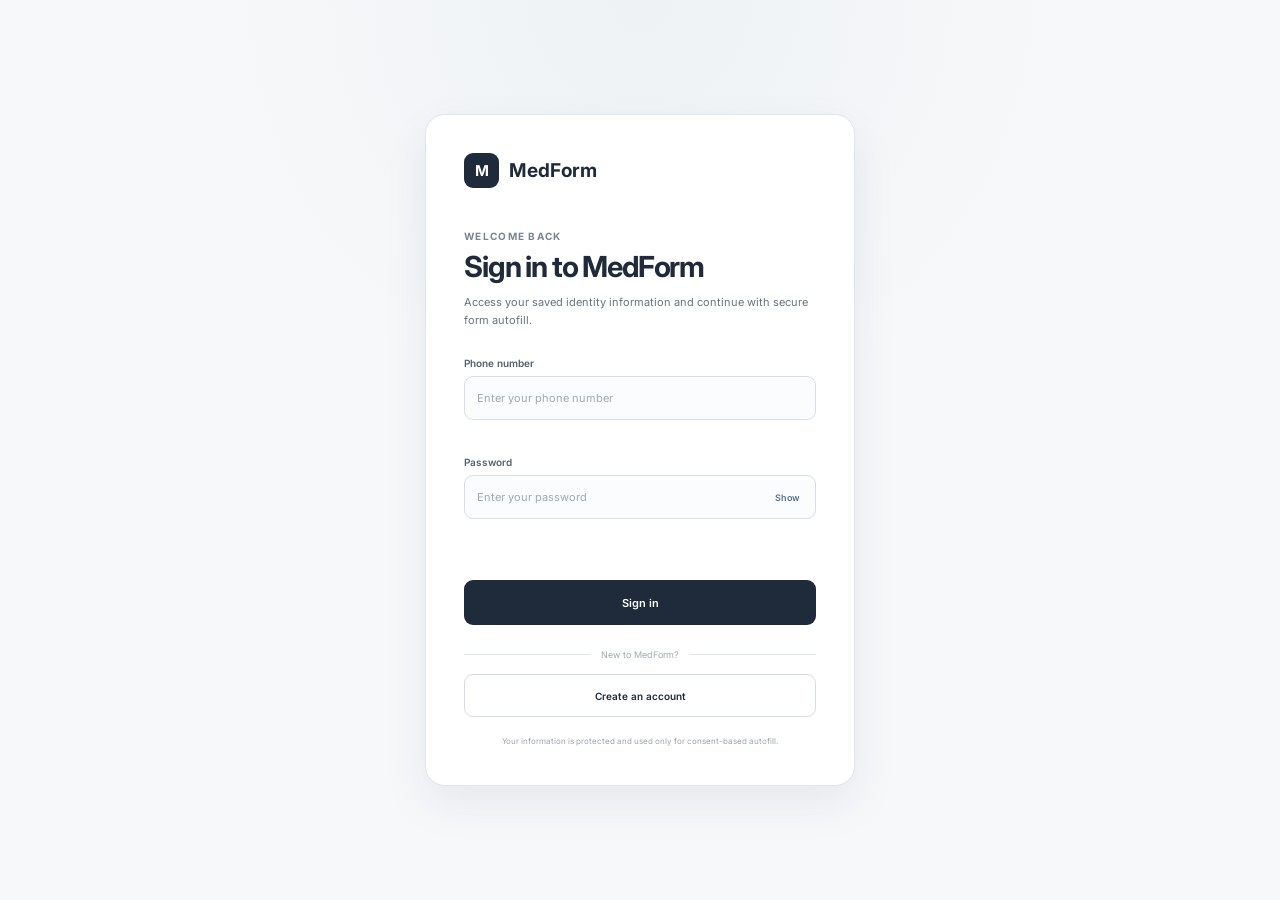
==== frontend/pages/autofill/autofill.html @ 057fab42 "Connect form filling frontend and fix profile issues" ====
<!DOCTYPE html>
<html lang="en">
<head>
  <meta charset="UTF-8">
  <meta name="viewport" content="width=device-width, initial-scale=1.0">
  <title>MedForm — Autofill Form</title>
  <link rel="preconnect" href="https://fonts.googleapis.com">
  <link rel="preconnect" href="https://fonts.gstatic.com" crossorigin>
  <link href="https://fonts.googleapis.com/css2?family=Inter:wght@400;500;600;700&display=swap" rel="stylesheet">
  <link rel="stylesheet" href="autofill.css">
</head>
<body>
  <header class="topbar">
    <div class="topbar-inner">
      <a class="brand" href="../../index.html" aria-label="MedForm dashboard">
        <span class="brand-mark">M</span>
        <span>MedForm</span>
      </a>

      <nav class="nav">
        <a href="../../index.html">Dashboard</a>
        <a href="../upload/upload.html">Documents</a>
        <a class="active" href="autofill.html">Forms</a>
        <a href="../profile/profile.html">Profile</a>
      </nav>

      <div class="user-area">
        <span>Welcome, <strong>Muthu</strong></span>
        <button class="avatar" type="button">M</button>
      </div>
    </div>
  </header>

  <main class="page">
    <section class="page-heading">
      <div>
        <p class="eyebrow">FORM AUTOFILL</p>
        <h1>Fill a medical form</h1>
        <p>Upload a blank form and MedForm will use your consented profile information to fill it automatically.</p>
      </div>
    </section>

    <section class="workflow-card">
      <div class="steps">
        <div class="step active" id="stepUpload">
          <span>1</span>
          <div>
            <strong>Upload</strong>
            <small>Select your form</small>
          </div>
        </div>

        <div class="step-line"></div>

        <div class="step" id="stepProcess">
          <span>2</span>
          <div>
            <strong>Process</strong>
            <small>Autofill in progress</small>
          </div>
        </div>

        <div class="step-line"></div>

        <div class="step" id="stepResult">
          <span>3</span>
          <div>
            <strong>Complete</strong>
            <small>Review your form</small>
          </div>
        </div>
      </div>

      <div class="upload-view" id="uploadView">
        <div class="section-intro">
          <p class="eyebrow">STEP 1</p>
          <h2>Upload your form</h2>
          <p>Choose an image or PDF of the medical form you want to autofill.</p>
        </div>

        <div class="drop-zone" id="dropZone">
          <input
            type="file"
            id="fileInput"
            accept=".pdf,.png,.jpg,.jpeg"
          >

          <div class="upload-icon">↑</div>
          <h3>Drop your form here</h3>
          <p>or choose a file from your device</p>

          <button class="choose-button" id="chooseButton" type="button">
            Choose form
          </button>

          <span class="file-types">PDF, JPG, JPEG or PNG · Maximum 10 MB</span>
        </div>

        <div class="selected-file" id="selectedFile" hidden>
          <div class="file-icon" id="fileIcon">PDF</div>
          <div class="file-details">
            <strong id="fileName">form.pdf</strong>
            <span id="fileSize">2.4 MB</span>
          </div>
          <button class="remove-button" id="removeButton" type="button">Remove</button>
        </div>

        <div class="consent-note">
          <span class="note-icon">✓</span>
          <div>
            <strong>Your profile will be used</strong>
            <p>Only information already available in your consented identity profile will be used for autofill.</p>
          </div>
        </div>

        <button class="start-button" id="startButton" type="button" disabled>
          <span>Start autofill</span>
          <span>→</span>
        </button>
      </div>

      <div class="processing-view" id="processingView" hidden>
        <div class="loader-wrap">
          <div class="loader"></div>
        </div>

        <p class="eyebrow">PROCESSING DOCUMENT</p>
        <h2>We're filling your form</h2>
        <p class="processing-text">Please wait while MedForm reads the form and matches it with your profile information.</p>

        <div class="progress-box">
          <div class="progress-header">
            <span id="processingStatus">Reading document...</span>
            <span id="progressPercent">0%</span>
          </div>
          <div class="progress-track">
            <div class="progress-bar" id="progressBar"></div>
          </div>
        </div>

        <div class="processing-list">
          <div class="processing-item" id="process1">
            <span class="process-check">✓</span>
            <span>Reading document structure</span>
          </div>
          <div class="processing-item" id="process2">
            <span class="process-check">✓</span>
            <span>Detecting form fields</span>
          </div>
          <div class="processing-item" id="process3">
            <span class="process-check">✓</span>
            <span>Matching profile information</span>
          </div>
          <div class="processing-item" id="process4">
            <span class="process-check">✓</span>
            <span>Generating completed form</span>
          </div>
        </div>
      </div>

      <div class="result-view" id="resultView" hidden>
        <div class="result-icon">✓</div>
        <p class="eyebrow">AUTOFILL COMPLETE</p>
        <h2>Your form is ready</h2>
        <p class="result-text">MedForm successfully processed your document using your consented profile information.</p>

        <div class="result-file">
          <div class="file-icon">PDF</div>
          <div>
            <strong id="resultFileName">Completed form.pdf</strong>
            <span>Ready for review</span>
          </div>
        </div>

        <div class="result-actions">
          <button class="secondary-button" id="newFormButton" type="button">Fill another form</button>
          <button class="download-button" id="downloadButton" type="button">Download form <span>↓</span></button>
        </div>

        <div class="review-note">
          <span>i</span>
          <p>Please review the completed form before submitting it.</p>
        </div>
      </div>
    </section>
  </main>

  <footer>
    <span>MedForm</span>
    <span>Secure identity • Consent-based autofill</span>
  </footer>

  <div class="toast" id="toast" role="status" aria-live="polite"></div>

  <script src="../../js/auth.js"></script>
  <script src="autofill.js"></script>
</body>
</html>
---- frontend/pages/autofill/autofill.css ----
* {
  box-sizing: border-box;
}

:root {
  --navy: #1f2a3a;
  --navy-soft: #2b3748;
  --ink: #202832;
  --muted: #687381;
  --light-muted: #89929d;
  --line: #e1e6eb;
  --surface: #ffffff;
  --background: #f7f8fa;
  --accent: #55708f;
  --accent-dark: #405a76;
  --success: #547a66;
}
[hidden] {
  display: none !important;
}

body {
  margin: 0;
  min-height: 100vh;
  font-family: "Inter", Arial, sans-serif;
  color: var(--ink);
  background: var(--background);
}

button,
input {
  font: inherit;
}

button {
  cursor: pointer;
}

.topbar {
  position: sticky;
  top: 0;
  z-index: 10;
  background: rgba(255, 255, 255, 0.97);
  border-bottom: 1px solid var(--line);
  backdrop-filter: blur(10px);
}

.topbar-inner {
  width: min(1180px, calc(100% - 40px));
  min-height: 72px;
  margin: auto;
  display: flex;
  align-items: center;
  gap: 30px;
}

.brand {
  display: inline-flex;
  align-items: center;
  gap: 10px;
  color: var(--navy);
  text-decoration: none;
  font-size: 19px;
  font-weight: 700;
  white-space: nowrap;
}

.brand-mark {
  width: 34px;
  height: 34px;
  display: grid;
  place-items: center;
  border-radius: 9px;
  background: var(--navy);
  color: #fff;
  font-size: 15px;
}

.nav {
  display: flex;
  align-items: center;
  gap: 4px;
  flex: 1;
}

.nav a {
  position: relative;
  padding: 10px 13px;
  border-radius: 8px;
  color: #596573;
  text-decoration: none;
  font-size: 13px;
}

.nav a:hover {
  color: var(--navy);
  background: #f6f7f9;
}

.nav a.active {
  color: var(--navy);
  font-weight: 600;
}

.nav a.active::after {
  content: "";
  position: absolute;
  left: 13px;
  right: 13px;
  bottom: 3px;
  height: 2px;
  border-radius: 2px;
  background: var(--accent);
}

.user-area {
  display: flex;
  align-items: center;
  gap: 12px;
}

.user-area > span {
  color: #697481;
  font-size: 12px;
}

.user-area strong {
  color: var(--ink);
}

.avatar {
  width: 36px;
  height: 36px;
  border: 1px solid #d8dee5;
  border-radius: 50%;
  background: #eef2f6;
  color: var(--navy);
  font-weight: 700;
}

.page {
  width: min(900px, calc(100% - 40px));
  margin: 0 auto;
  padding: 54px 0 65px;
}

.page-heading {
  margin-bottom: 27px;
}

.eyebrow {
  margin: 0 0 8px;
  color: #7a8591;
  font-size: 10px;
  font-weight: 700;
  letter-spacing: 0.13em;
}

.page-heading h1 {
  margin: 0;
  color: var(--navy);
  font-size: 38px;
  line-height: 1.1;
  letter-spacing: -0.045em;
}

.page-heading p:last-child {
  max-width: 650px;
  margin: 11px 0 0;
  color: var(--muted);
  font-size: 14px;
  line-height: 1.65;
}

.workflow-card {
  overflow: hidden;
  border: 1px solid var(--line);
  border-radius: 20px;
  background: var(--surface);
  box-shadow: 0 12px 32px rgba(31, 42, 58, 0.065);
}

.steps {
  padding: 20px 28px;
  display: flex;
  align-items: center;
  border-bottom: 1px solid var(--line);
  background: #fafbfc;
}

.step {
  display: flex;
  align-items: center;
  gap: 9px;
  color: #8a949e;
}

.step > span {
  width: 27px;
  height: 27px;
  display: grid;
  place-items: center;
  border: 1px solid #d5dce3;
  border-radius: 50%;
  background: #fff;
  font-size: 10px;
  font-weight: 700;
}

.step strong,
.step small {
  display: block;
}

.step strong {
  font-size: 10px;
  font-weight: 600;
}

.step small {
  margin-top: 2px;
  font-size: 8px;
}

.step.active {
  color: var(--navy);
}

.step.active > span {
  border-color: var(--navy);
  background: var(--navy);
  color: #fff;
}

.step.complete > span {
  border-color: #cfe0d4;
  background: #edf4ef;
  color: var(--success);
}

.step-line {
  flex: 1;
  height: 1px;
  margin: 0 18px;
  background: #dfe4e9;
}

.upload-view,
.processing-view,
.result-view {
  padding: 36px 38px 38px;
}

.section-intro {
  margin-bottom: 22px;
}

.section-intro h2,
.processing-view h2,
.result-view h2 {
  margin: 0;
  color: var(--navy);
  font-size: 23px;
  letter-spacing: -0.03em;
}

.section-intro p:last-child {
  margin: 7px 0 0;
  color: var(--muted);
  font-size: 12px;
}

.drop-zone {
  position: relative;
  min-height: 270px;
  padding: 35px 20px;
  display: flex;
  flex-direction: column;
  align-items: center;
  justify-content: center;
  border: 1.5px dashed #c8d1da;
  border-radius: 15px;
  background: #fafbfc;
  text-align: center;
  transition: 0.2s ease;
}

.drop-zone.drag-over {
  border-color: var(--accent);
  background: #f2f6f9;
}

.drop-zone input {
  position: absolute;
  width: 1px;
  height: 1px;
  opacity: 0;
  pointer-events: none;
}

.upload-icon {
  width: 49px;
  height: 49px;
  margin-bottom: 16px;
  display: grid;
  place-items: center;
  border-radius: 13px;
  background: #eaf0f5;
  color: #5d7690;
  font-size: 22px;
  font-weight: 600;
}

.drop-zone h3 {
  margin: 0;
  color: var(--navy);
  font-size: 17px;
}

.drop-zone p {
  margin: 6px 0 17px;
  color: #7d8792;
  font-size: 12px;
}

.choose-button {
  padding: 10px 16px;
  border: 0;
  border-radius: 9px;
  background: var(--navy);
  color: #fff;
  font-size: 12px;
  font-weight: 600;
  transition: 0.2s ease;
}

.choose-button:hover {
  background: var(--navy-soft);
  transform: translateY(-1px);
}

.file-types {
  margin-top: 13px;
  color: #9aa3ad;
  font-size: 10px;
}

.selected-file {
  margin-top: 14px;
  min-height: 66px;
  padding: 11px 14px;
  display: flex;
  align-items: center;
  gap: 12px;
  border: 1px solid var(--line);
  border-radius: 12px;
  background: #fafbfc;
}

.file-icon {
  width: 38px;
  height: 38px;
  flex: 0 0 38px;
  display: grid;
  place-items: center;
  border-radius: 9px;
  background: #edf1f5;
  color: var(--navy);
  font-size: 9px;
  font-weight: 700;
}

.file-details {
  min-width: 0;
  flex: 1;
}

.file-details strong,
.file-details span {
  display: block;
}

.file-details strong {
  overflow: hidden;
  color: var(--ink);
  font-size: 11px;
  text-overflow: ellipsis;
  white-space: nowrap;
}

.file-details span {
  margin-top: 3px;
  color: #8a949e;
  font-size: 9px;
}

.remove-button {
  padding: 7px 9px;
  border: 0;
  border-radius: 7px;
  background: transparent;
  color: var(--accent-dark);
  font-size: 10px;
  font-weight: 600;
}

.remove-button:hover {
  background: #edf1f5;
}

.consent-note {
  margin-top: 20px;
  padding: 15px 16px;
  display: flex;
  align-items: flex-start;
  gap: 10px;
  border: 1px solid #dfe6ed;
  border-radius: 13px;
  background: #f2f6f9;
}

.note-icon {
  width: 27px;
  height: 27px;
  flex: 0 0 27px;
  display: grid;
  place-items: center;
  border-radius: 50%;
  background: #e3ebf2;
  color: var(--accent-dark);
  font-size: 11px;
  font-weight: 700;
}

.consent-note strong {
  color: var(--navy);
  font-size: 11px;
}

.consent-note p {
  margin: 3px 0 0;
  color: #6d7884;
  font-size: 9px;
  line-height: 1.55;
}

.start-button {
  width: 100%;
  height: 47px;
  margin-top: 15px;
  padding: 0 16px;
  display: flex;
  align-items: center;
  justify-content: space-between;
  border: 0;
  border-radius: 9px;
  background: var(--navy);
  color: #fff;
  font-size: 12px;
  font-weight: 600;
  transition: 0.2s ease;
}

.start-button:hover:not(:disabled) {
  background: var(--navy-soft);
  transform: translateY(-1px);
}

.start-button:disabled {
  background: #d8dee5;
  color: #8a949e;
  cursor: not-allowed;
}

.processing-view,
.result-view {
  min-height: 570px;
  display: flex;
  flex-direction: column;
  align-items: center;
  justify-content: center;
  text-align: center;
}

.loader-wrap {
  width: 72px;
  height: 72px;
  margin-bottom: 25px;
  display: grid;
  place-items: center;
  border-radius: 20px;
  background: #eef2f6;
}

.loader {
  width: 32px;
  height: 32px;
  border: 3px solid #d4dce4;
  border-top-color: var(--accent);
  border-radius: 50%;
  animation: spin 0.9s linear infinite;
}

@keyframes spin {
  to {
    transform: rotate(360deg);
  }
}

.processing-view h2,
.result-view h2 {
  font-size: 24px;
}

.processing-text,
.result-text {
  max-width: 480px;
  margin: 9px auto 0;
  color: var(--muted);
  font-size: 11px;
  line-height: 1.65;
}

.progress-box {
  width: min(440px, 100%);
  margin-top: 28px;
  padding: 15px;
  border: 1px solid var(--line);
  border-radius: 12px;
  background: #fafbfc;
  text-align: left;
}

.progress-header {
  display: flex;
  justify-content: space-between;
  color: #65717d;
  font-size: 9px;
  font-weight: 600;
}

.progress-track {
  height: 5px;
  margin-top: 10px;
  overflow: hidden;
  border-radius: 10px;
  background: #e3e7eb;
}

.progress-bar {
  width: 0%;
  height: 100%;
  border-radius: 10px;
  background: var(--accent);
  transition: width 0.35s ease;
}

.processing-list {
  width: min(440px, 100%);
  margin-top: 17px;
  display: grid;
  grid-template-columns: repeat(2, 1fr);
  gap: 8px;
  text-align: left;
}

.processing-item {
  padding: 9px 10px;
  display: flex;
  align-items: center;
  gap: 7px;
  border: 1px solid var(--line);
  border-radius: 9px;
  background: #fff;
  color: #a0a8b1;
  font-size: 9px;
  transition: 0.25s ease;
}

.process-check {
  width: 17px;
  height: 17px;
  display: grid;
  place-items: center;
  border-radius: 50%;
  background: #f0f2f4;
  color: transparent;
  font-size: 8px;
  font-weight: 700;
}

.processing-item.done {
  color: #60706a;
  border-color: #dce6df;
  background: #f7faf8;
}

.processing-item.done .process-check {
  background: #e6f0e8;
  color: var(--success);
}

.result-icon {
  width: 67px;
  height: 67px;
  margin-bottom: 24px;
  display: grid;
  place-items: center;
  border-radius: 20px;
  background: #eaf2ec;
  color: var(--success);
  font-size: 27px;
  font-weight: 600;
}

.result-file {
  width: min(440px, 100%);
  margin-top: 25px;
  padding: 13px;
  display: flex;
  align-items: center;
  gap: 11px;
  border: 1px solid var(--line);
  border-radius: 12px;
  background: #fafbfc;
  text-align: left;
}

.result-file > div:last-child {
  display: flex;
  flex-direction: column;
}

.result-file strong {
  color: var(--ink);
  font-size: 11px;
}

.result-file span {
  margin-top: 3px;
  color: var(--success);
  font-size: 9px;
}

.result-actions {
  width: min(440px, 100%);
  margin-top: 13px;
  display: grid;
  grid-template-columns: 1fr 1fr;
  gap: 9px;
}

.secondary-button,
.download-button {
  height: 43px;
  border-radius: 9px;
  font-size: 10px;
  font-weight: 600;
}

.secondary-button {
  border: 1px solid #d5dce3;
  background: #fff;
  color: var(--navy);
}

.secondary-button:hover {
  background: #f5f7f9;
}

.download-button {
  border: 0;
  background: var(--navy);
  color: #fff;
}

.download-button:hover {
  background: var(--navy-soft);
}

.download-button span {
  margin-left: 6px;
}

.review-note {
  margin-top: 20px;
  padding: 10px 13px;
  display: flex;
  align-items: center;
  gap: 8px;
  border-radius: 9px;
  background: #f5f7f9;
  color: #7a8590;
}

.review-note span {
  width: 17px;
  height: 17px;
  display: grid;
  place-items: center;
  border-radius: 50%;
  background: #e4e9ee;
  font-size: 8px;
  font-weight: 700;
}

.review-note p {
  margin: 0;
  font-size: 9px;
}

footer {
  width: min(900px, calc(100% - 40px));
  margin: 0 auto;
  padding: 21px 0 30px;
  display: flex;
  justify-content: space-between;
  border-top: 1px solid var(--line);
  color: #89929d;
  font-size: 10px;
}

footer span:first-child {
  color: #5d6976;
  font-weight: 600;
}

.toast {
  position: fixed;
  left: 50%;
  bottom: 25px;
  z-index: 20;
  padding: 11px 17px;
  border: 1px solid #d9e0e7;
  border-radius: 10px;
  background: #fff;
  color: var(--navy);
  box-shadow: 0 12px 30px rgba(31, 42, 58, 0.13);
  font-size: 12px;
  transform: translate(-50%, 80px);
  opacity: 0;
  transition: 0.25s ease;
}

.toast.show {
  transform: translate(-50%, 0);
  opacity: 1;
}

@media (max-width: 820px) {
  .nav {
    display: none;
  }

  .user-area {
    margin-left: auto;
  }
}

@media (max-width: 600px) {
  .page {
    width: calc(100% - 28px);
    padding-top: 32px;
  }

  .page-heading h1 {
    font-size: 31px;
  }

  .workflow-card {
    border-radius: 17px;
  }

  .steps {
    padding: 16px;
  }

  .step-line {
    margin: 0 8px;
  }

  .step small {
    display: none;
  }

  .upload-view,
  .processing-view,
  .result-view {
    padding: 28px 20px;
  }

  .processing-list {
    grid-template-columns: 1fr;
  }

  .result-actions {
    grid-template-columns: 1fr;
  }

  footer {
    width: calc(100% - 28px);
    flex-direction: column;
    gap: 6px;
  }
}
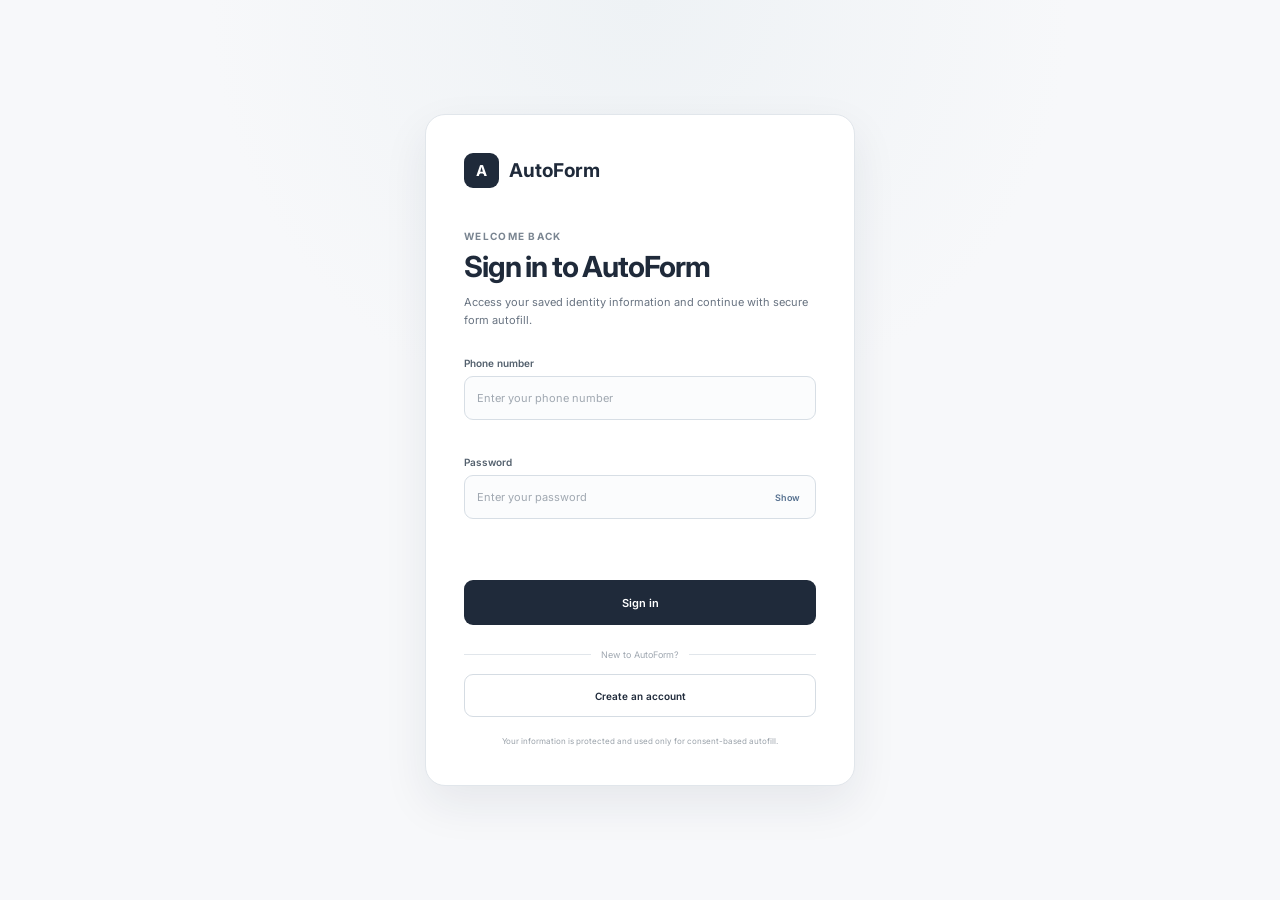
==== commit 78ca50d8: "Update Form Filling Features" ====
--- a/frontend/pages/autofill/autofill.html
+++ b/frontend/pages/autofill/autofill.html
@@ -3,7 +3,7 @@
 <head>
   <meta charset="UTF-8">
   <meta name="viewport" content="width=device-width, initial-scale=1.0">
-  <title>MedForm — Autofill Form</title>
+  <title>AutoForm — Autofill Form</title>
   <link rel="preconnect" href="https://fonts.googleapis.com">
   <link rel="preconnect" href="https://fonts.gstatic.com" crossorigin>
   <link href="https://fonts.googleapis.com/css2?family=Inter:wght@400;500;600;700&display=swap" rel="stylesheet">
@@ -13,8 +13,8 @@
   <header class="topbar">
     <div class="topbar-inner">
       <a class="brand" href="../../index.html" aria-label="MedForm dashboard">
-        <span class="brand-mark">M</span>
-        <span>MedForm</span>
+        <span class="brand-mark">A</span>
+        <span>AutoForm</span>
       </a>
 
       <nav class="nav">
@@ -25,7 +25,7 @@
       </nav>
 
       <div class="user-area">
-        <span>Welcome, <strong>Muthu</strong></span>
+        <span>Welcome</span>
         <button class="avatar" type="button">M</button>
       </div>
     </div>
@@ -36,7 +36,7 @@
       <div>
         <p class="eyebrow">FORM AUTOFILL</p>
         <h1>Fill a medical form</h1>
-        <p>Upload a blank form and MedForm will use your consented profile information to fill it automatically.</p>
+        <p>Upload a blank form and AutoForm will use your consented profile information to fill it automatically.</p>
       </div>
     </section>
 
@@ -126,7 +126,7 @@
 
         <p class="eyebrow">PROCESSING DOCUMENT</p>
         <h2>We're filling your form</h2>
-        <p class="processing-text">Please wait while MedForm reads the form and matches it with your profile information.</p>
+        <p class="processing-text">Please wait while AutoForm reads the form and matches it with your profile information.</p>
 
         <div class="progress-box">
           <div class="progress-header">
@@ -162,7 +162,7 @@
         <div class="result-icon">✓</div>
         <p class="eyebrow">AUTOFILL COMPLETE</p>
         <h2>Your form is ready</h2>
-        <p class="result-text">MedForm successfully processed your document using your consented profile information.</p>
+        <p class="result-text">AutoForm successfully processed your document using your consented profile information.</p>
 
         <div class="result-file">
           <div class="file-icon">PDF</div>
@@ -186,7 +186,7 @@
   </main>
 
   <footer>
-    <span>MedForm</span>
+    <span>AutoForm</span>
     <span>Secure identity • Consent-based autofill</span>
   </footer>
 
